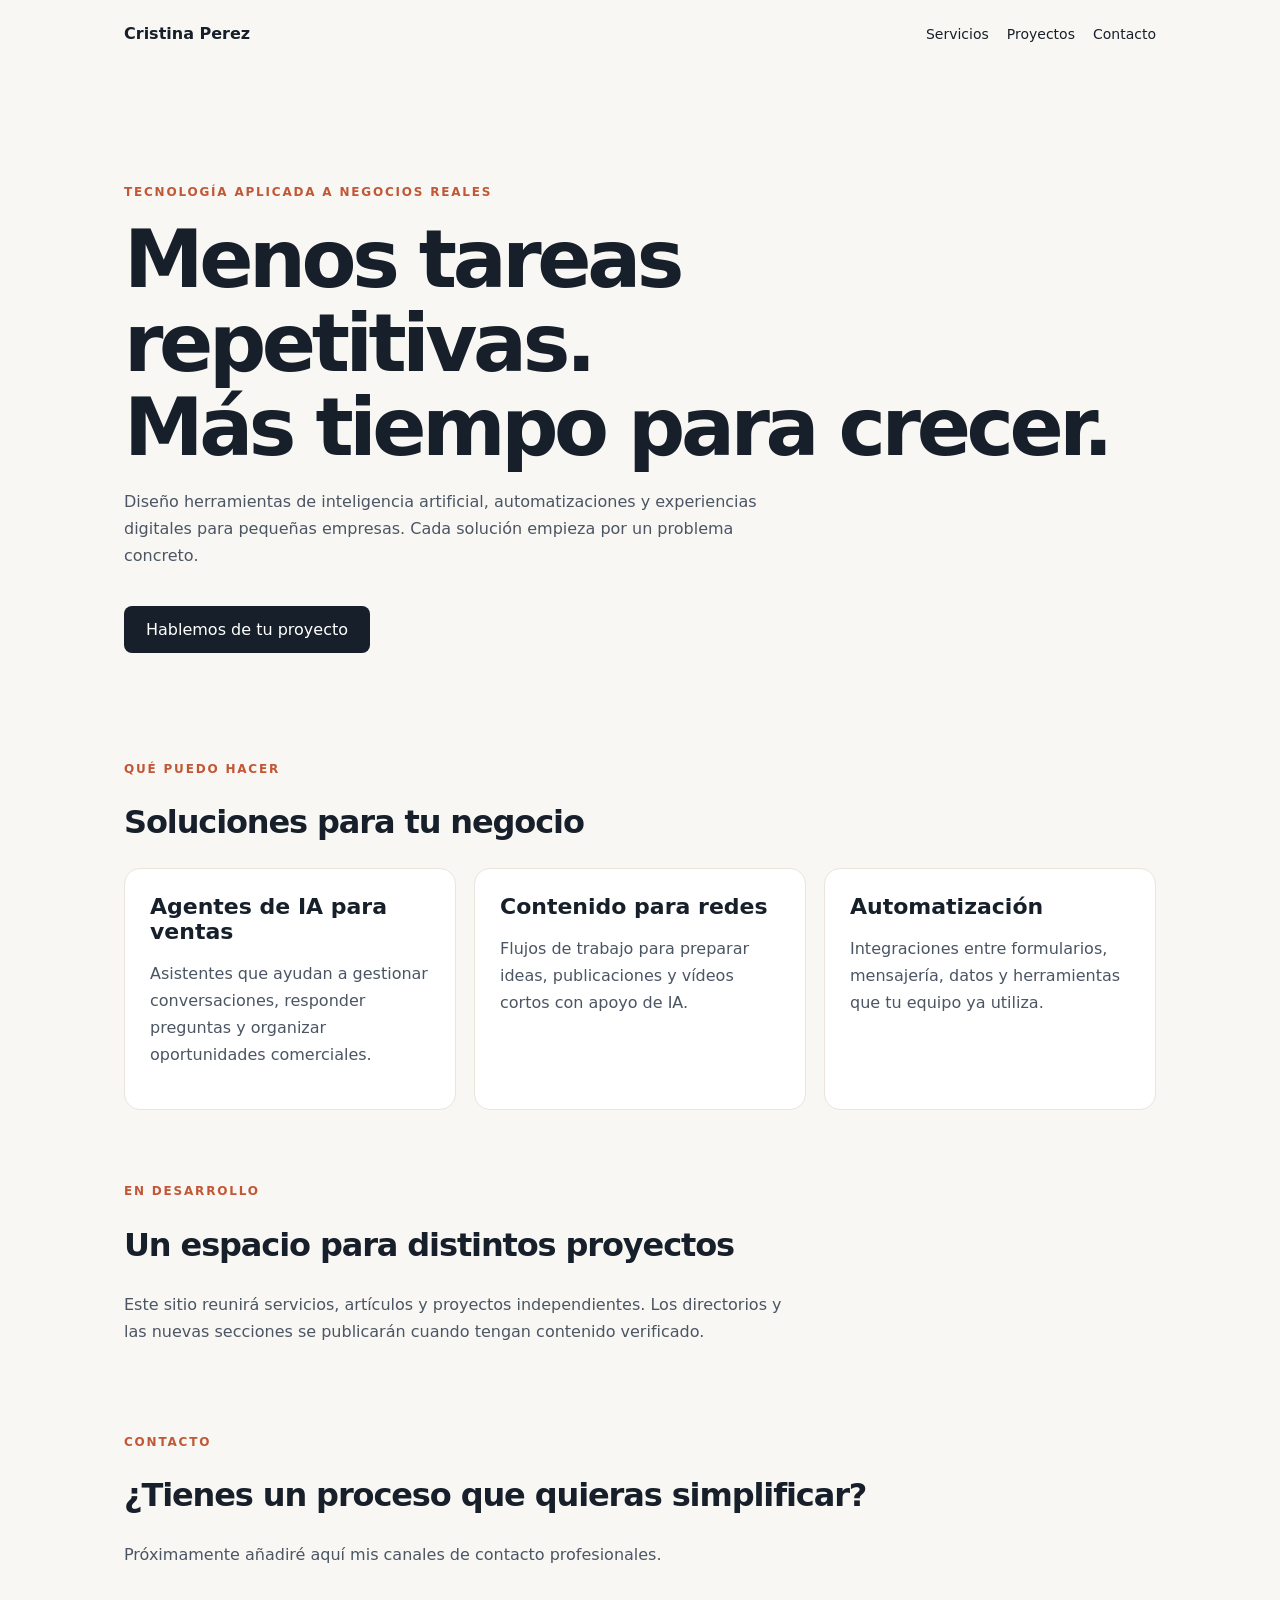
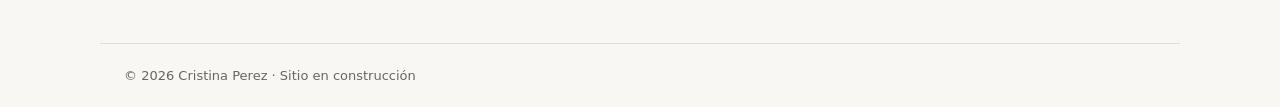
==== index.html @ 9ad6b0cb "Add initial Spanish landing page for Cristina Perez" ====
<!doctype html>
<html lang="es"><head><meta charset="utf-8"><meta name="viewport" content="width=device-width,initial-scale=1"><meta name="description" content="Cristina Perez — soluciones de inteligencia artificial para ventas, marketing y pequeños negocios."><title>Cristina Perez | IA para negocios</title><style>
:root{font-family:system-ui,-apple-system,Segoe UI,sans-serif;color:#17202a;background:#f8f7f3}*{box-sizing:border-box}body{margin:0}a{color:inherit}header,main,footer{max-width:1080px;margin:auto;padding:24px}header{display:flex;justify-content:space-between;align-items:center;gap:16px}header a{text-decoration:none}nav{display:flex;gap:18px;flex-wrap:wrap;font-size:14px}.hero{padding:90px 0 70px}h1{font-size:clamp(44px,7vw,80px);letter-spacing:-.055em;line-height:1.05;margin:18px 0}h2{font-size:32px;letter-spacing:-.035em}p{line-height:1.7;color:#4b5563;max-width:680px}.eyebrow{color:#c25736;text-transform:uppercase;letter-spacing:.15em;font-size:12px;font-weight:700}.cta{display:inline-block;background:#17202a;color:white;padding:14px 22px;border-radius:8px;text-decoration:none;margin-top:20px}.cards{display:grid;grid-template-columns:repeat(auto-fit,minmax(240px,1fr));gap:18px}.card{background:white;border:1px solid #e9e5dc;border-radius:16px;padding:25px}.card h3{font-size:22px;margin:0}.card a{display:inline-block;margin-top:12px;color:#b44b2d}section{padding:35px 0}footer{border-top:1px solid #ddd;font-size:13px;color:#666}@media(max-width:600px){header{align-items:flex-start;flex-direction:column}.hero{padding-top:50px}}
</style></head><body><header><a href="/" aria-label="Inicio"><strong>Cristina Perez</strong></a><nav><a href="#servicios">Servicios</a><a href="#proyectos">Proyectos</a><a href="#contacto">Contacto</a></nav></header><main><section class="hero"><span class="eyebrow">Tecnología aplicada a negocios reales</span><h1>Menos tareas repetitivas.<br>Más tiempo para crecer.</h1><p>Diseño herramientas de inteligencia artificial, automatizaciones y experiencias digitales para pequeñas empresas. Cada solución empieza por un problema concreto.</p><a class="cta" href="#contacto">Hablemos de tu proyecto</a></section><section id="servicios"><span class="eyebrow">Qué puedo hacer</span><h2>Soluciones para tu negocio</h2><div class="cards"><article class="card"><h3>Agentes de IA para ventas</h3><p>Asistentes que ayudan a gestionar conversaciones, responder preguntas y organizar oportunidades comerciales.</p></article><article class="card"><h3>Contenido para redes</h3><p>Flujos de trabajo para preparar ideas, publicaciones y vídeos cortos con apoyo de IA.</p></article><article class="card"><h3>Automatización</h3><p>Integraciones entre formularios, mensajería, datos y herramientas que tu equipo ya utiliza.</p></article></div></section><section id="proyectos"><span class="eyebrow">En desarrollo</span><h2>Un espacio para distintos proyectos</h2><p>Este sitio reunirá servicios, artículos y proyectos independientes. Los directorios y las nuevas secciones se publicarán cuando tengan contenido verificado.</p></section><section id="contacto"><span class="eyebrow">Contacto</span><h2>¿Tienes un proceso que quieras simplificar?</h2><p>Próximamente añadiré aquí mis canales de contacto profesionales.</p></section></main><footer>© 2026 Cristina Perez · Sitio en construcción</footer></body></html>
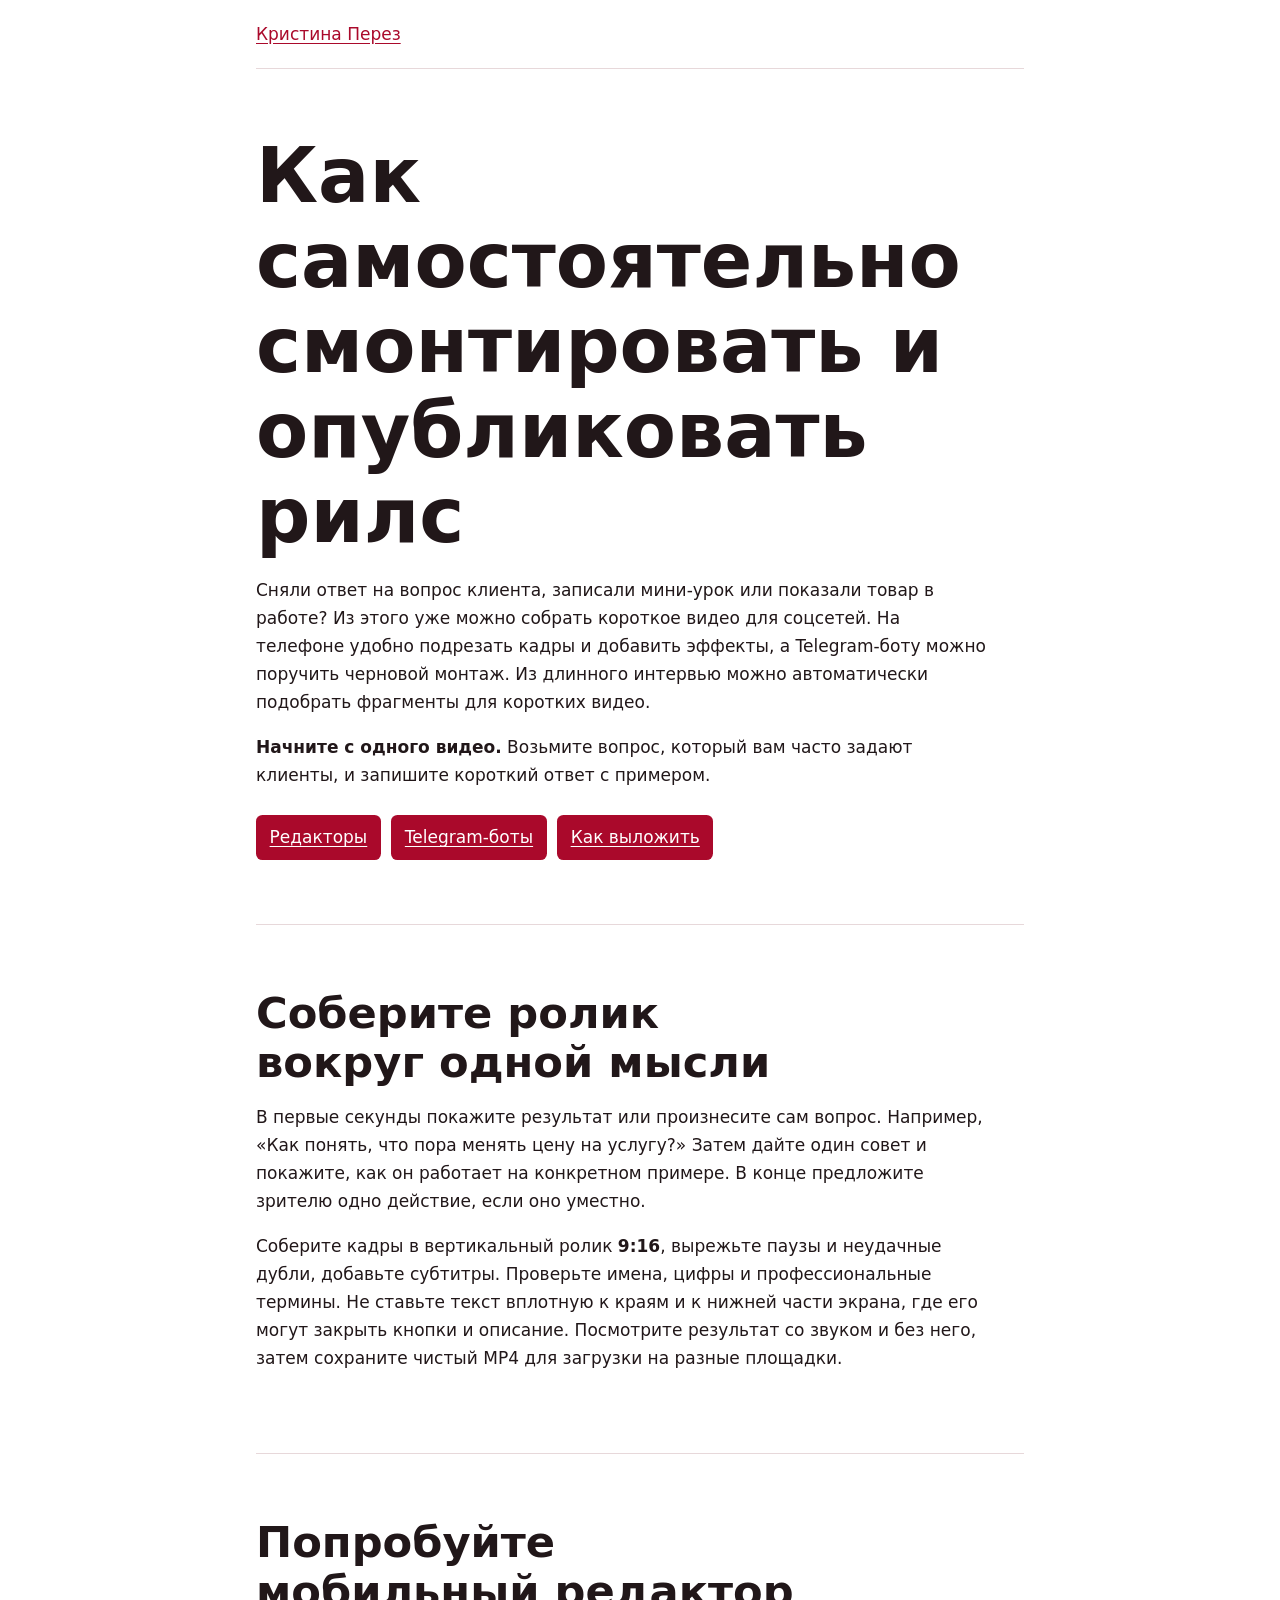
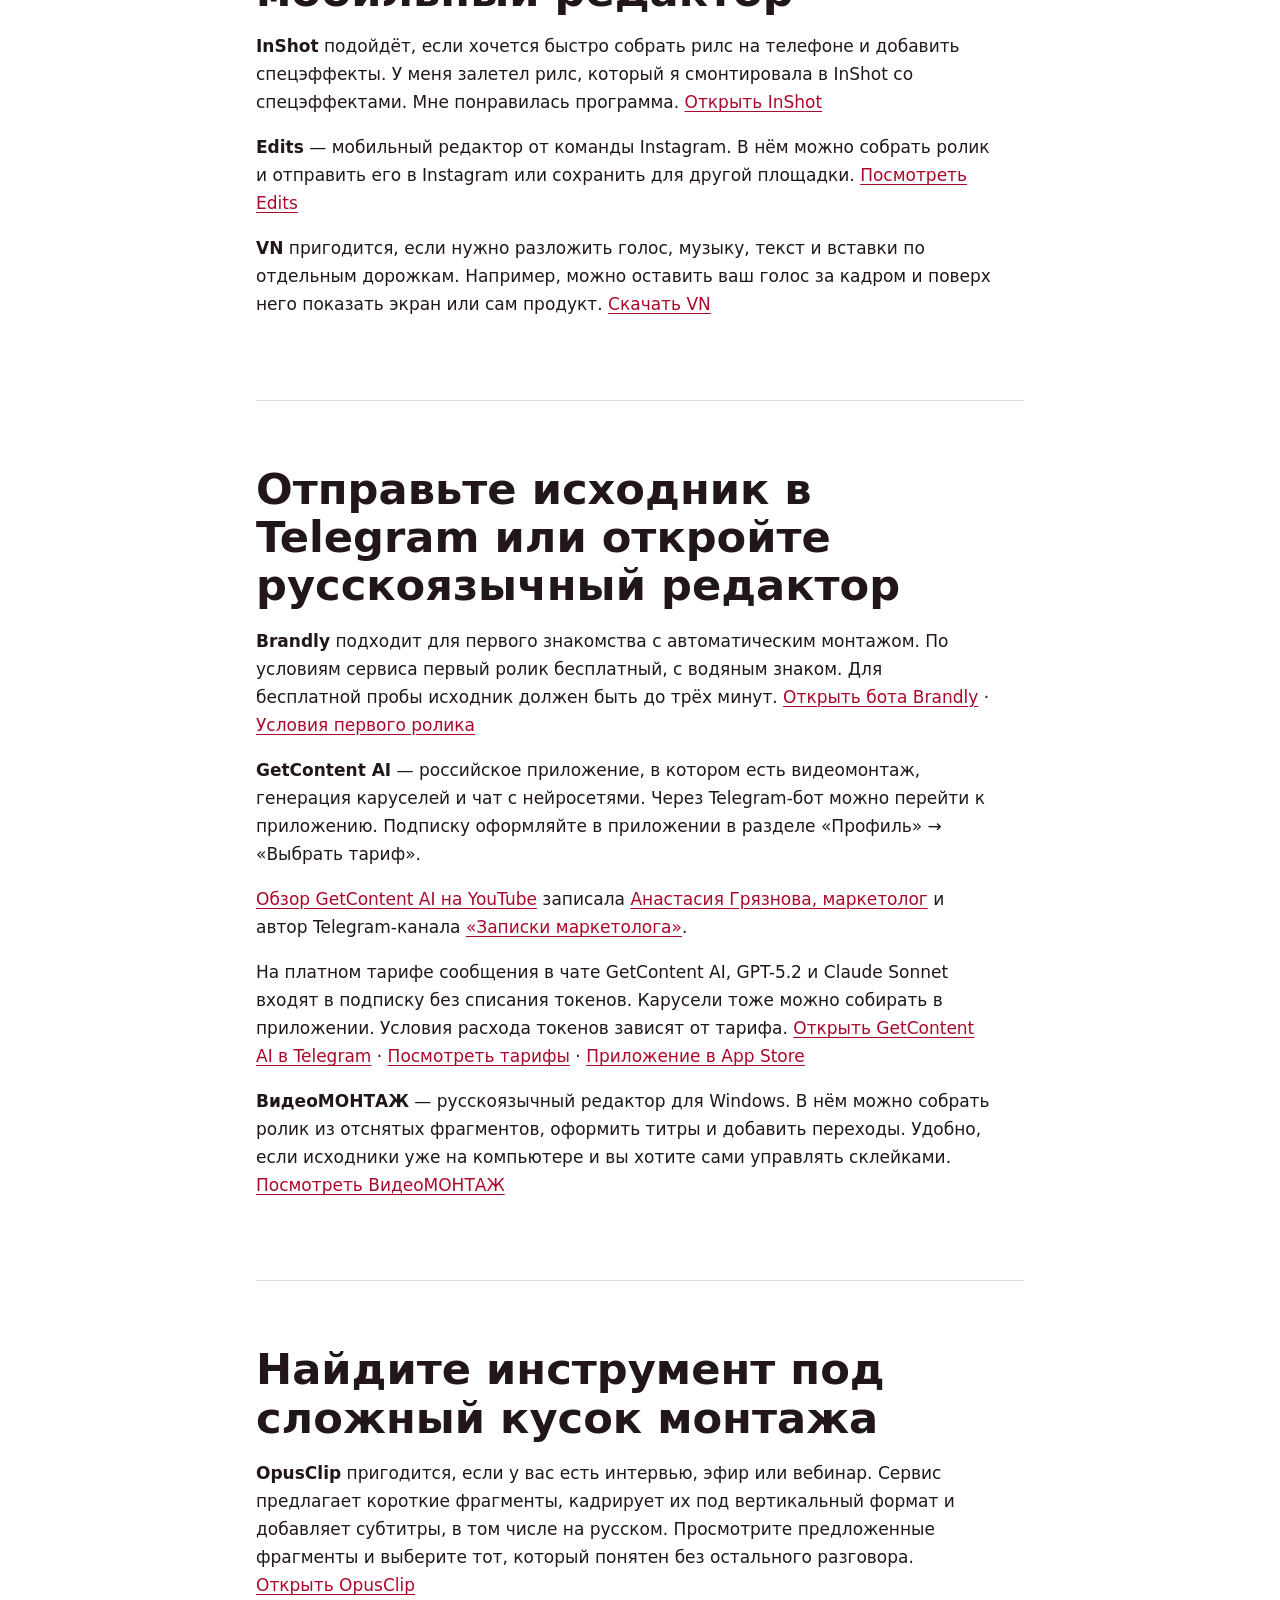
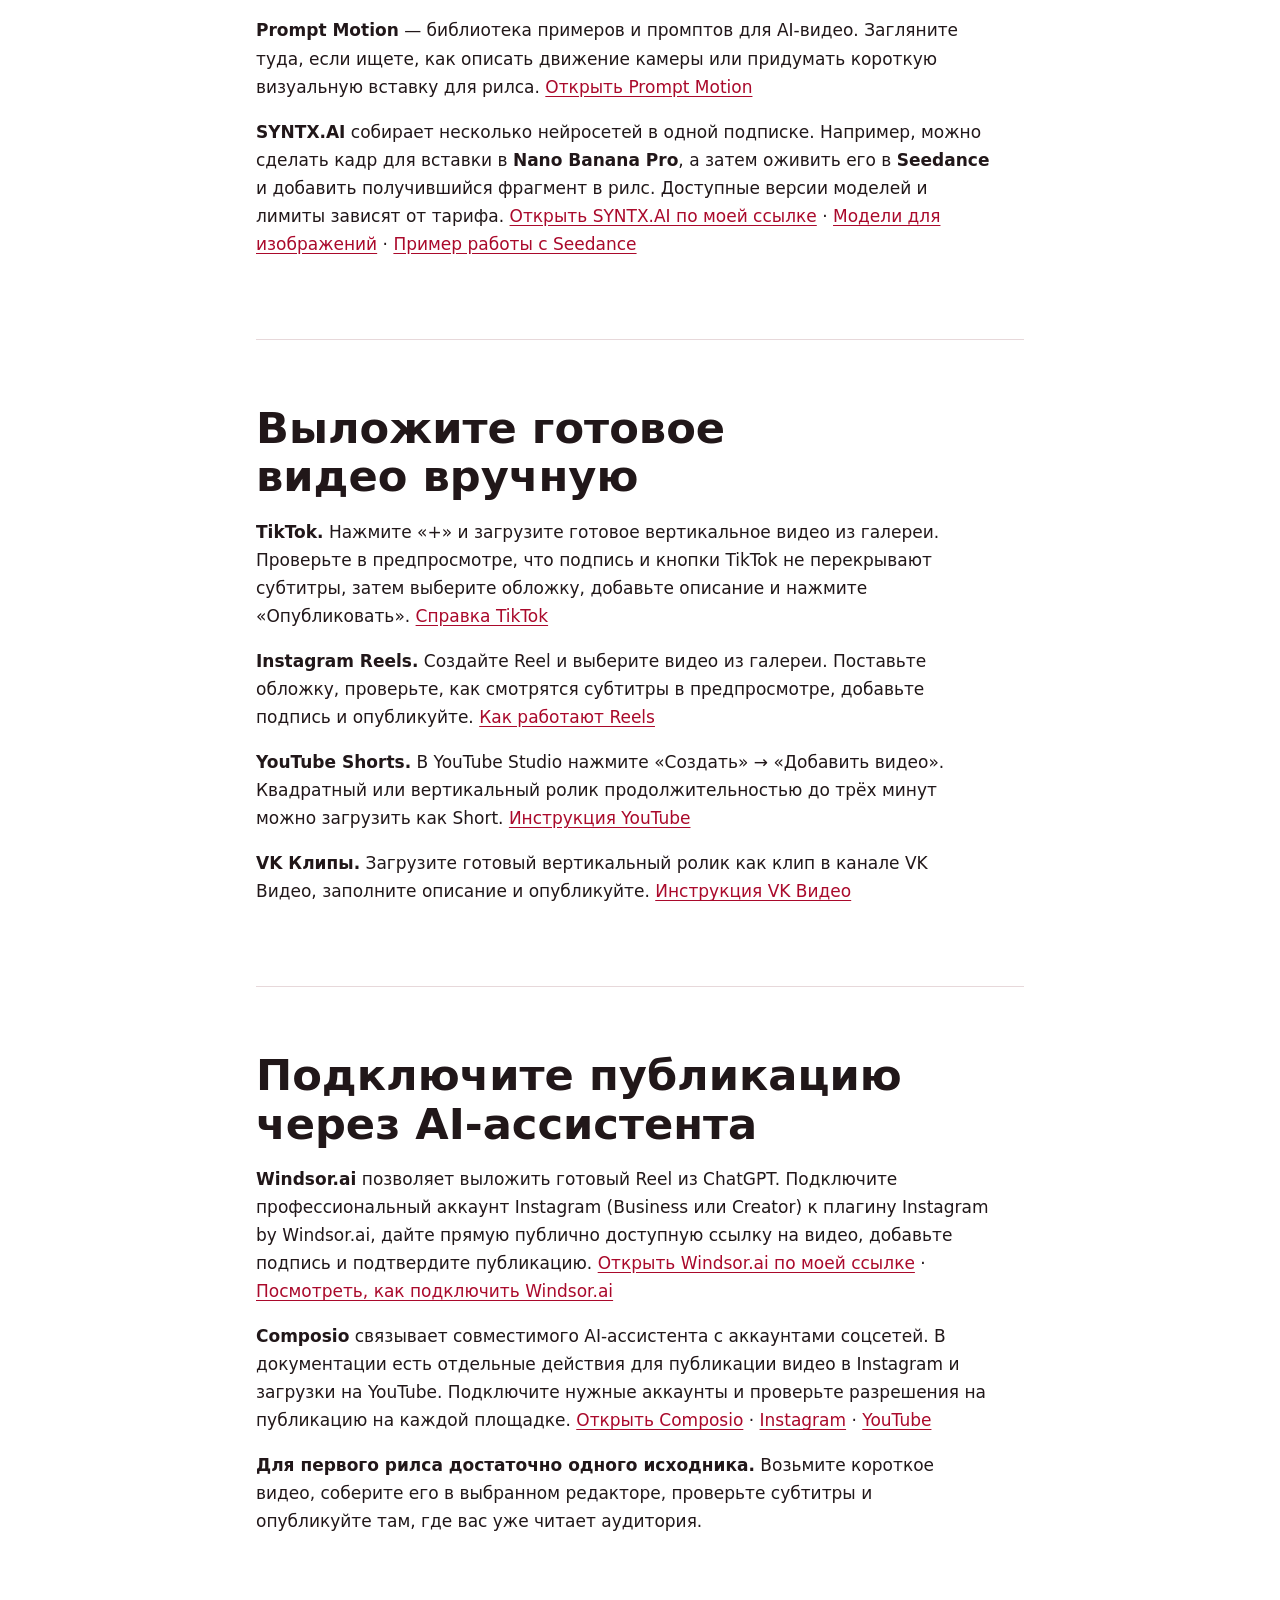
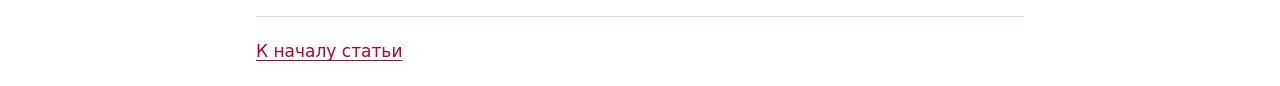
==== commit 2e58ebd2: "Make the Reels guide the homepage" ====
--- a/index.html
+++ b/index.html
@@ -1,4 +1,64 @@
-<!doctype html>
-<html lang="es"><head><meta charset="utf-8"><meta name="viewport" content="width=device-width,initial-scale=1"><meta name="description" content="Cristina Perez — soluciones de inteligencia artificial para ventas, marketing y pequeños negocios."><title>Cristina Perez | IA para negocios</title><style>
-:root{font-family:system-ui,-apple-system,Segoe UI,sans-serif;color:#17202a;background:#f8f7f3}*{box-sizing:border-box}body{margin:0}a{color:inherit}header,main,footer{max-width:1080px;margin:auto;padding:24px}header{display:flex;justify-content:space-between;align-items:center;gap:16px}header a{text-decoration:none}nav{display:flex;gap:18px;flex-wrap:wrap;font-size:14px}.hero{padding:90px 0 70px}h1{font-size:clamp(44px,7vw,80px);letter-spacing:-.055em;line-height:1.05;margin:18px 0}h2{font-size:32px;letter-spacing:-.035em}p{line-height:1.7;color:#4b5563;max-width:680px}.eyebrow{color:#c25736;text-transform:uppercase;letter-spacing:.15em;font-size:12px;font-weight:700}.cta{display:inline-block;background:#17202a;color:white;padding:14px 22px;border-radius:8px;text-decoration:none;margin-top:20px}.cards{display:grid;grid-template-columns:repeat(auto-fit,minmax(240px,1fr));gap:18px}.card{background:white;border:1px solid #e9e5dc;border-radius:16px;padding:25px}.card h3{font-size:22px;margin:0}.card a{display:inline-block;margin-top:12px;color:#b44b2d}section{padding:35px 0}footer{border-top:1px solid #ddd;font-size:13px;color:#666}@media(max-width:600px){header{align-items:flex-start;flex-direction:column}.hero{padding-top:50px}}
-</style></head><body><header><a href="/" aria-label="Inicio"><strong>Cristina Perez</strong></a><nav><a href="#servicios">Servicios</a><a href="#proyectos">Proyectos</a><a href="#contacto">Contacto</a></nav></header><main><section class="hero"><span class="eyebrow">Tecnología aplicada a negocios reales</span><h1>Menos tareas repetitivas.<br>Más tiempo para crecer.</h1><p>Diseño herramientas de inteligencia artificial, automatizaciones y experiencias digitales para pequeñas empresas. Cada solución empieza por un problema concreto.</p><a class="cta" href="#contacto">Hablemos de tu proyecto</a></section><section id="servicios"><span class="eyebrow">Qué puedo hacer</span><h2>Soluciones para tu negocio</h2><div class="cards"><article class="card"><h3>Agentes de IA para ventas</h3><p>Asistentes que ayudan a gestionar conversaciones, responder preguntas y organizar oportunidades comerciales.</p></article><article class="card"><h3>Contenido para redes</h3><p>Flujos de trabajo para preparar ideas, publicaciones y vídeos cortos con apoyo de IA.</p></article><article class="card"><h3>Automatización</h3><p>Integraciones entre formularios, mensajería, datos y herramientas que tu equipo ya utiliza.</p></article></div></section><section id="proyectos"><span class="eyebrow">En desarrollo</span><h2>Un espacio para distintos proyectos</h2><p>Este sitio reunirá servicios, artículos y proyectos independientes. Los directorios y las nuevas secciones se publicarán cuando tengan contenido verificado.</p></section><section id="contacto"><span class="eyebrow">Contacto</span><h2>¿Tienes un proceso que quieras simplificar?</h2><p>Próximamente añadiré aquí mis canales de contacto profesionales.</p></section></main><footer>© 2026 Cristina Perez · Sitio en construcción</footer></body></html>+<!doctype html>
+<html lang="ru">
+<head>
+<meta charset="utf-8">
+<meta name="viewport" content="width=device-width, initial-scale=1">
+<title>Как смонтировать и опубликовать рилс · Кристина Перез</title>
+<meta name="description" content="Редакторы, Telegram-боты и пошаговая публикация коротких видео в TikTok, Instagram, YouTube и VK.">
+<meta property="og:title" content="Как смонтировать и опубликовать рилс">
+<meta property="og:description" content="Редакторы, Telegram-боты и пошаговая публикация коротких видео.">
+<meta property="og:type" content="article">
+<meta property="og:url" content="https://kristinaperes.es/">
+<link rel="canonical" href="https://kristinaperes.es/">
+<style>
+* { box-sizing: border-box; }
+body { margin: 0; font: 1.0625rem/1.65 system-ui, sans-serif; color: #211719; background: #fff; }
+header, main, footer { width: min(100% - 2rem, 48rem); margin-inline: auto; }
+header, footer { padding-block: 1.25rem; }
+section { padding-block: clamp(2rem, 6vw, 4rem); border-top: 1px solid #e7d8da; }
+h1, h2 { margin: 0 0 1rem; line-height: 1.12; text-wrap: balance; }
+h1 { font-size: clamp(2.4rem, 8vw, 4.75rem); }
+h2 { font-size: clamp(1.65rem, 5vw, 2.7rem); }
+p { max-width: 68ch; }
+a { color: #aa092b; text-underline-offset: .16em; overflow-wrap: anywhere; }
+a:focus-visible { outline: 3px solid currentColor; outline-offset: 4px; }
+nav { display: flex; flex-wrap: wrap; gap: .65rem; margin-top: 1.6rem; }
+nav a { padding: .55rem .85rem; border-radius: .4rem; background: #aa092b; color: white; }
+footer { border-top: 1px solid #e7d8da; }
+</style>
+</head>
+<body>
+<header><a href="/">Кристина Перез</a></header>
+<main>
+<section id="start"><h1>Как самостоятельно смонтировать и опубликовать рилс</h1><p>Сняли ответ на вопрос клиента, записали мини-урок или показали товар в работе? Из этого уже можно собрать короткое видео для соцсетей. На телефоне удобно подрезать кадры и добавить эффекты, а Telegram-боту можно поручить черновой монтаж. Из длинного интервью можно автоматически подобрать фрагменты для коротких видео.</p>
+<p><strong>Начните с одного видео.</strong> Возьмите вопрос, который вам часто задают клиенты, и запишите короткий ответ с примером.</p><nav aria-label="Разделы"><a href="#mobile">Редакторы</a><a href="#telegram">Telegram-боты</a><a href="#publish">Как выложить</a></nav></section>
+
+<section id="plan"><h2>Соберите ролик вокруг одной мысли</h2><p>В первые секунды покажите результат или произнесите сам вопрос. Например, «Как понять, что пора менять цену на услугу?» Затем дайте один совет и покажите, как он работает на конкретном примере. В конце предложите зрителю одно действие, если оно уместно.</p>
+<p>Соберите кадры в вертикальный ролик <strong>9:16</strong>, вырежьте паузы и неудачные дубли, добавьте субтитры. Проверьте имена, цифры и профессиональные термины. Не ставьте текст вплотную к краям и к нижней части экрана, где его могут закрыть кнопки и описание. Посмотрите результат со звуком и без него, затем сохраните чистый MP4 для загрузки на разные площадки.</p></section>
+
+<section id="mobile"><h2>Попробуйте мобильный редактор</h2><p><strong>InShot</strong> подойдёт, если хочется быстро собрать рилс на телефоне и добавить спецэффекты. У меня залетел рилс, который я смонтировала в InShot со спецэффектами. Мне понравилась программа. <a href="https://inshot.com/">Открыть InShot</a></p>
+<p><strong>Edits</strong> — мобильный редактор от команды Instagram. В нём можно собрать ролик и отправить его в Instagram или сохранить для другой площадки. <a href="https://about.fb.com/news/2025/04/introducing-edits-streamlined-video-creation-app/">Посмотреть Edits</a></p>
+<p><strong>VN</strong> пригодится, если нужно разложить голос, музыку, текст и вставки по отдельным дорожкам. Например, можно оставить ваш голос за кадром и поверх него показать экран или сам продукт. <a href="https://play.google.com/store/apps/details?id=com.frontrow.vlog">Скачать VN</a></p></section>
+
+<section id="telegram"><h2>Отправьте исходник в Telegram или откройте русскоязычный редактор</h2><p><strong>Brandly</strong> подходит для первого знакомства с автоматическим монтажом. По условиям сервиса первый ролик бесплатный, с водяным знаком. Для бесплатной пробы исходник должен быть до трёх минут. <a href="https://t.me/brandly_aibot">Открыть бота Brandly</a> · <a href="https://brandly-app.com/ru/oferta">Условия первого ролика</a></p>
+<p><strong>GetContent AI</strong> — российское приложение, в котором есть видеомонтаж, генерация каруселей и чат с нейросетями. Через Telegram-бот можно перейти к приложению. Подписку оформляйте в приложении в разделе «Профиль» → «Выбрать тариф».</p>
+<p><a href="https://youtu.be/VBO5TlF4unc">Обзор GetContent AI на YouTube</a> записала <a href="https://instagram.com/gryaznova_marketolog">Анастасия Грязнова, маркетолог</a> и автор Telegram-канала <a href="https://t.me/gryaznova_an">«Записки маркетолога»</a>.</p>
+<p>На платном тарифе сообщения в чате GetContent AI, GPT-5.2 и Claude Sonnet входят в подписку без списания токенов. Карусели тоже можно собирать в приложении. Условия расхода токенов зависят от тарифа. <a href="https://t.me/getcontent_aibot">Открыть GetContent AI в Telegram</a> · <a href="https://getcontent.org/pricing">Посмотреть тарифы</a> · <a href="https://apps.apple.com/ru/app/get-content-ai/id6670621443">Приложение в App Store</a></p>
+<p><strong>ВидеоМОНТАЖ</strong> — русскоязычный редактор для Windows. В нём можно собрать ролик из отснятых фрагментов, оформить титры и добавить переходы. Удобно, если исходники уже на компьютере и вы хотите сами управлять склейками. <a href="https://amssoft.ru/videomontage/buy.php">Посмотреть ВидеоМОНТАЖ</a></p></section>
+
+<section id="tools"><h2>Найдите инструмент под сложный кусок монтажа</h2><p><strong>OpusClip</strong> пригодится, если у вас есть интервью, эфир или вебинар. Сервис предлагает короткие фрагменты, кадрирует их под вертикальный формат и добавляет субтитры, в том числе на русском. Просмотрите предложенные фрагменты и выберите тот, который понятен без остального разговора. <a href="https://www.opus.pro/captions">Открыть OpusClip</a></p>
+<p><strong>Prompt Motion</strong> — библиотека примеров и промптов для AI-видео. Загляните туда, если ищете, как описать движение камеры или придумать короткую визуальную вставку для рилса. <a href="https://prompt-motion.com/">Открыть Prompt Motion</a></p>
+<p><strong>SYNTX.AI</strong> собирает несколько нейросетей в одной подписке. Например, можно сделать кадр для вставки в <strong>Nano Banana Pro</strong>, а затем оживить его в <strong>Seedance</strong> и добавить получившийся фрагмент в рилс. Доступные версии моделей и лимиты зависят от тарифа. <a href="https://shorturl.at/aS8p7">Открыть SYNTX.AI по моей ссылке</a> · <a href="https://syntx.ai/tools/image-generation">Модели для изображений</a> · <a href="https://syntx.ai/blog/ru/seedance-obzor">Пример работы с Seedance</a></p></section>
+
+<section id="publish"><h2>Выложите готовое видео вручную</h2><p><strong>TikTok.</strong> Нажмите «+» и загрузите готовое вертикальное видео из галереи. Проверьте в предпросмотре, что подпись и кнопки TikTok не перекрывают субтитры, затем выберите обложку, добавьте описание и нажмите «Опубликовать». <a href="https://support.tiktok.com/ru/using-tiktok/creating-videos/editing-posting-and-deleting">Справка TikTok</a></p>
+<p><strong>Instagram Reels.</strong> Создайте Reel и выберите видео из галереи. Поставьте обложку, проверьте, как смотрятся субтитры в предпросмотре, добавьте подпись и опубликуйте. <a href="https://about.fb.com/news/2020/08/introducing-instagram-reels/">Как работают Reels</a></p>
+<p><strong>YouTube Shorts.</strong> В YouTube Studio нажмите «Создать» → «Добавить видео». Квадратный или вертикальный ролик продолжительностью до трёх минут можно загрузить как Short. <a href="https://support.google.com/youtubecreatorstudio/answer/12779649?hl=ru">Инструкция YouTube</a></p>
+<p><strong>VK Клипы.</strong> Загрузите готовый вертикальный ролик как клип в канале VK Видео, заполните описание и опубликуйте. <a href="https://vk-video.production.vklanding.ru/">Инструкция VK Видео</a></p></section>
+
+<section id="assistant"><h2>Подключите публикацию через AI-ассистента</h2><p><strong>Windsor.ai</strong> позволяет выложить готовый Reel из ChatGPT. Подключите профессиональный аккаунт Instagram (Business или Creator) к плагину Instagram by Windsor.ai, дайте прямую публично доступную ссылку на видео, добавьте подпись и подтвердите публикацию. <a href="https://shorturl.at/YThrT">Открыть Windsor.ai по моей ссылке</a> · <a href="https://windsor.ai/documentation/windsor-mcp/chatgpt-plugins/instagram/">Посмотреть, как подключить Windsor.ai</a></p>
+<p><strong>Composio</strong> связывает совместимого AI-ассистента с аккаунтами соцсетей. В документации есть отдельные действия для публикации видео в Instagram и загрузки на YouTube. Подключите нужные аккаунты и проверьте разрешения на публикацию на каждой площадке. <a href="https://composio.dev/">Открыть Composio</a> · <a href="https://docs.composio.dev/kb/guide/toolkits-instagram">Instagram</a> · <a href="https://docs.composio.dev/kb/guide/toolkits-youtube">YouTube</a></p>
+<p><strong>Для первого рилса достаточно одного исходника.</strong> Возьмите короткое видео, соберите его в выбранном редакторе, проверьте субтитры и опубликуйте там, где вас уже читает аудитория.</p></section>
+</main>
+<footer><a href="#start">К началу статьи</a></footer>
+</body>
+</html>
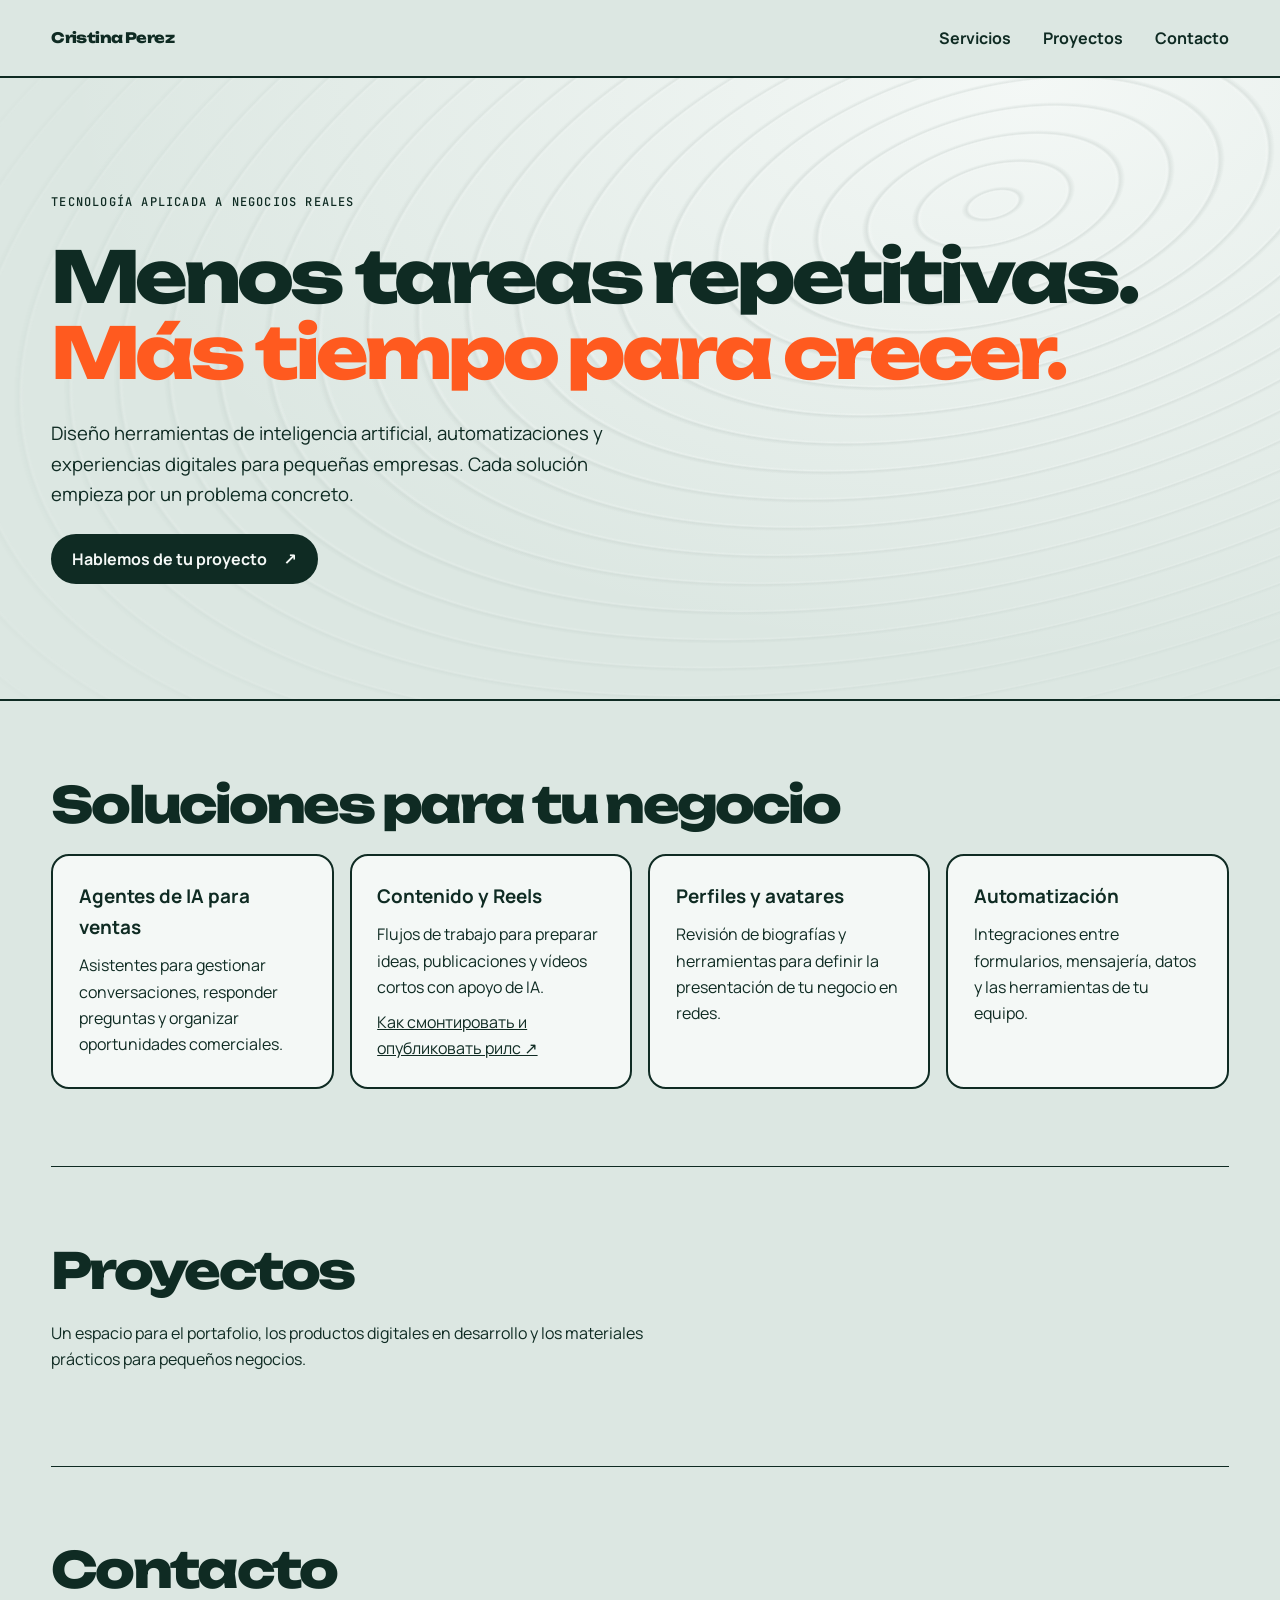
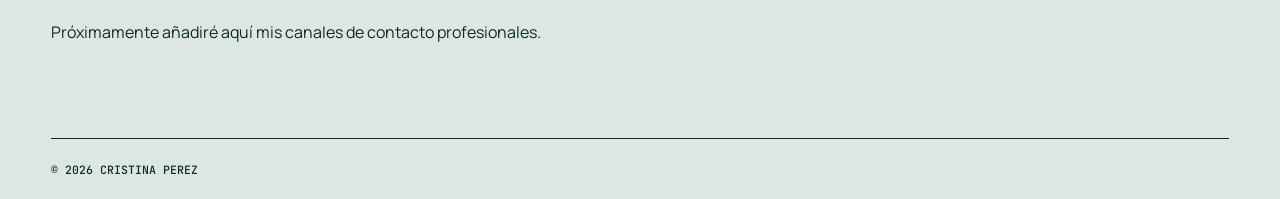
==== commit 020c3af0: "Publish Wet Ripple homepage and preserve Reels guide" ====
--- a/index.html
+++ b/index.html
@@ -1,64 +1,59 @@
-<!doctype html>
-<html lang="ru">
-<head>
-<meta charset="utf-8">
-<meta name="viewport" content="width=device-width, initial-scale=1">
-<title>Как смонтировать и опубликовать рилс · Кристина Перез</title>
-<meta name="description" content="Редакторы, Telegram-боты и пошаговая публикация коротких видео в TikTok, Instagram, YouTube и VK.">
-<meta property="og:title" content="Как смонтировать и опубликовать рилс">
-<meta property="og:description" content="Редакторы, Telegram-боты и пошаговая публикация коротких видео.">
-<meta property="og:type" content="article">
-<meta property="og:url" content="https://kristinaperes.es/">
-<link rel="canonical" href="https://kristinaperes.es/">
-<style>
-* { box-sizing: border-box; }
-body { margin: 0; font: 1.0625rem/1.65 system-ui, sans-serif; color: #211719; background: #fff; }
-header, main, footer { width: min(100% - 2rem, 48rem); margin-inline: auto; }
-header, footer { padding-block: 1.25rem; }
-section { padding-block: clamp(2rem, 6vw, 4rem); border-top: 1px solid #e7d8da; }
-h1, h2 { margin: 0 0 1rem; line-height: 1.12; text-wrap: balance; }
-h1 { font-size: clamp(2.4rem, 8vw, 4.75rem); }
-h2 { font-size: clamp(1.65rem, 5vw, 2.7rem); }
-p { max-width: 68ch; }
-a { color: #aa092b; text-underline-offset: .16em; overflow-wrap: anywhere; }
-a:focus-visible { outline: 3px solid currentColor; outline-offset: 4px; }
-nav { display: flex; flex-wrap: wrap; gap: .65rem; margin-top: 1.6rem; }
-nav a { padding: .55rem .85rem; border-radius: .4rem; background: #aa092b; color: white; }
-footer { border-top: 1px solid #e7d8da; }
-</style>
-</head>
-<body>
-<header><a href="/">Кристина Перез</a></header>
-<main>
-<section id="start"><h1>Как самостоятельно смонтировать и опубликовать рилс</h1><p>Сняли ответ на вопрос клиента, записали мини-урок или показали товар в работе? Из этого уже можно собрать короткое видео для соцсетей. На телефоне удобно подрезать кадры и добавить эффекты, а Telegram-боту можно поручить черновой монтаж. Из длинного интервью можно автоматически подобрать фрагменты для коротких видео.</p>
-<p><strong>Начните с одного видео.</strong> Возьмите вопрос, который вам часто задают клиенты, и запишите короткий ответ с примером.</p><nav aria-label="Разделы"><a href="#mobile">Редакторы</a><a href="#telegram">Telegram-боты</a><a href="#publish">Как выложить</a></nav></section>
-
-<section id="plan"><h2>Соберите ролик вокруг одной мысли</h2><p>В первые секунды покажите результат или произнесите сам вопрос. Например, «Как понять, что пора менять цену на услугу?» Затем дайте один совет и покажите, как он работает на конкретном примере. В конце предложите зрителю одно действие, если оно уместно.</p>
-<p>Соберите кадры в вертикальный ролик <strong>9:16</strong>, вырежьте паузы и неудачные дубли, добавьте субтитры. Проверьте имена, цифры и профессиональные термины. Не ставьте текст вплотную к краям и к нижней части экрана, где его могут закрыть кнопки и описание. Посмотрите результат со звуком и без него, затем сохраните чистый MP4 для загрузки на разные площадки.</p></section>
-
-<section id="mobile"><h2>Попробуйте мобильный редактор</h2><p><strong>InShot</strong> подойдёт, если хочется быстро собрать рилс на телефоне и добавить спецэффекты. У меня залетел рилс, который я смонтировала в InShot со спецэффектами. Мне понравилась программа. <a href="https://inshot.com/">Открыть InShot</a></p>
-<p><strong>Edits</strong> — мобильный редактор от команды Instagram. В нём можно собрать ролик и отправить его в Instagram или сохранить для другой площадки. <a href="https://about.fb.com/news/2025/04/introducing-edits-streamlined-video-creation-app/">Посмотреть Edits</a></p>
-<p><strong>VN</strong> пригодится, если нужно разложить голос, музыку, текст и вставки по отдельным дорожкам. Например, можно оставить ваш голос за кадром и поверх него показать экран или сам продукт. <a href="https://play.google.com/store/apps/details?id=com.frontrow.vlog">Скачать VN</a></p></section>
-
-<section id="telegram"><h2>Отправьте исходник в Telegram или откройте русскоязычный редактор</h2><p><strong>Brandly</strong> подходит для первого знакомства с автоматическим монтажом. По условиям сервиса первый ролик бесплатный, с водяным знаком. Для бесплатной пробы исходник должен быть до трёх минут. <a href="https://t.me/brandly_aibot">Открыть бота Brandly</a> · <a href="https://brandly-app.com/ru/oferta">Условия первого ролика</a></p>
-<p><strong>GetContent AI</strong> — российское приложение, в котором есть видеомонтаж, генерация каруселей и чат с нейросетями. Через Telegram-бот можно перейти к приложению. Подписку оформляйте в приложении в разделе «Профиль» → «Выбрать тариф».</p>
-<p><a href="https://youtu.be/VBO5TlF4unc">Обзор GetContent AI на YouTube</a> записала <a href="https://instagram.com/gryaznova_marketolog">Анастасия Грязнова, маркетолог</a> и автор Telegram-канала <a href="https://t.me/gryaznova_an">«Записки маркетолога»</a>.</p>
-<p>На платном тарифе сообщения в чате GetContent AI, GPT-5.2 и Claude Sonnet входят в подписку без списания токенов. Карусели тоже можно собирать в приложении. Условия расхода токенов зависят от тарифа. <a href="https://t.me/getcontent_aibot">Открыть GetContent AI в Telegram</a> · <a href="https://getcontent.org/pricing">Посмотреть тарифы</a> · <a href="https://apps.apple.com/ru/app/get-content-ai/id6670621443">Приложение в App Store</a></p>
-<p><strong>ВидеоМОНТАЖ</strong> — русскоязычный редактор для Windows. В нём можно собрать ролик из отснятых фрагментов, оформить титры и добавить переходы. Удобно, если исходники уже на компьютере и вы хотите сами управлять склейками. <a href="https://amssoft.ru/videomontage/buy.php">Посмотреть ВидеоМОНТАЖ</a></p></section>
-
-<section id="tools"><h2>Найдите инструмент под сложный кусок монтажа</h2><p><strong>OpusClip</strong> пригодится, если у вас есть интервью, эфир или вебинар. Сервис предлагает короткие фрагменты, кадрирует их под вертикальный формат и добавляет субтитры, в том числе на русском. Просмотрите предложенные фрагменты и выберите тот, который понятен без остального разговора. <a href="https://www.opus.pro/captions">Открыть OpusClip</a></p>
-<p><strong>Prompt Motion</strong> — библиотека примеров и промптов для AI-видео. Загляните туда, если ищете, как описать движение камеры или придумать короткую визуальную вставку для рилса. <a href="https://prompt-motion.com/">Открыть Prompt Motion</a></p>
-<p><strong>SYNTX.AI</strong> собирает несколько нейросетей в одной подписке. Например, можно сделать кадр для вставки в <strong>Nano Banana Pro</strong>, а затем оживить его в <strong>Seedance</strong> и добавить получившийся фрагмент в рилс. Доступные версии моделей и лимиты зависят от тарифа. <a href="https://shorturl.at/aS8p7">Открыть SYNTX.AI по моей ссылке</a> · <a href="https://syntx.ai/tools/image-generation">Модели для изображений</a> · <a href="https://syntx.ai/blog/ru/seedance-obzor">Пример работы с Seedance</a></p></section>
-
-<section id="publish"><h2>Выложите готовое видео вручную</h2><p><strong>TikTok.</strong> Нажмите «+» и загрузите готовое вертикальное видео из галереи. Проверьте в предпросмотре, что подпись и кнопки TikTok не перекрывают субтитры, затем выберите обложку, добавьте описание и нажмите «Опубликовать». <a href="https://support.tiktok.com/ru/using-tiktok/creating-videos/editing-posting-and-deleting">Справка TikTok</a></p>
-<p><strong>Instagram Reels.</strong> Создайте Reel и выберите видео из галереи. Поставьте обложку, проверьте, как смотрятся субтитры в предпросмотре, добавьте подпись и опубликуйте. <a href="https://about.fb.com/news/2020/08/introducing-instagram-reels/">Как работают Reels</a></p>
-<p><strong>YouTube Shorts.</strong> В YouTube Studio нажмите «Создать» → «Добавить видео». Квадратный или вертикальный ролик продолжительностью до трёх минут можно загрузить как Short. <a href="https://support.google.com/youtubecreatorstudio/answer/12779649?hl=ru">Инструкция YouTube</a></p>
-<p><strong>VK Клипы.</strong> Загрузите готовый вертикальный ролик как клип в канале VK Видео, заполните описание и опубликуйте. <a href="https://vk-video.production.vklanding.ru/">Инструкция VK Видео</a></p></section>
-
-<section id="assistant"><h2>Подключите публикацию через AI-ассистента</h2><p><strong>Windsor.ai</strong> позволяет выложить готовый Reel из ChatGPT. Подключите профессиональный аккаунт Instagram (Business или Creator) к плагину Instagram by Windsor.ai, дайте прямую публично доступную ссылку на видео, добавьте подпись и подтвердите публикацию. <a href="https://shorturl.at/YThrT">Открыть Windsor.ai по моей ссылке</a> · <a href="https://windsor.ai/documentation/windsor-mcp/chatgpt-plugins/instagram/">Посмотреть, как подключить Windsor.ai</a></p>
-<p><strong>Composio</strong> связывает совместимого AI-ассистента с аккаунтами соцсетей. В документации есть отдельные действия для публикации видео в Instagram и загрузки на YouTube. Подключите нужные аккаунты и проверьте разрешения на публикацию на каждой площадке. <a href="https://composio.dev/">Открыть Composio</a> · <a href="https://docs.composio.dev/kb/guide/toolkits-instagram">Instagram</a> · <a href="https://docs.composio.dev/kb/guide/toolkits-youtube">YouTube</a></p>
-<p><strong>Для первого рилса достаточно одного исходника.</strong> Возьмите короткое видео, соберите его в выбранном редакторе, проверьте субтитры и опубликуйте там, где вас уже читает аудитория.</p></section>
-</main>
-<footer><a href="#start">К началу статьи</a></footer>
-</body>
-</html>
+<!doctype html>
+<html lang="es">
+<head>
+  <meta charset="utf-8">
+  <meta name="viewport" content="width=device-width, initial-scale=1">
+  <meta name="description" content="Cristina Perez crea herramientas de IA, contenido y productos digitales para pequeños negocios.">
+  <link rel="canonical" href="https://kristinaperes.es/">
+  <title>Cristina Perez | IA para negocios</title>
+  <link rel="preconnect" href="https://fonts.googleapis.com">
+  <link rel="preconnect" href="https://fonts.gstatic.com" crossorigin>
+  <link href="https://fonts.googleapis.com/css2?family=JetBrains+Mono:wght@500&family=Manrope:wght@400;600;700&family=Unbounded:wght@800&display=swap" rel="stylesheet">
+  <link rel="stylesheet" href="site.css">
+  <script src="ripple.js" defer></script>
+</head>
+<body>
+  <header class="site-header wrap">
+    <a class="brand" href="./">Cristina Perez</a>
+    <nav aria-label="Navegación principal">
+      <a href="#servicios">Servicios</a>
+      <a href="#proyectos">Proyectos</a>
+      <a href="#contacto">Contacto</a>
+    </nav>
+  </header>
+  <main>
+    <section class="pool" aria-labelledby="hero-title">
+      <div class="wrap hero">
+        <p class="label">Tecnología aplicada a negocios reales</p>
+        <div class="title-stage">
+          <h1 id="hero-title"><span>Menos tareas</span> <span>repetitivas.</span><br> <span class="accent">Más tiempo</span> <span class="accent">para crecer.</span></h1>
+          <canvas class="ripple" aria-hidden="true"></canvas>
+        </div>
+        <p class="lead">Diseño herramientas de inteligencia artificial, automatizaciones y experiencias digitales para pequeñas empresas. Cada solución empieza por un problema concreto.</p>
+        <a class="button" href="#contacto">Hablemos de tu proyecto <span aria-hidden="true">↗</span></a>
+      </div>
+    </section>
+
+    <section class="wrap section" id="servicios">
+      <h2>Soluciones para tu negocio</h2>
+      <div class="cards">
+        <article><h3>Agentes de IA para ventas</h3><p>Asistentes para gestionar conversaciones, responder preguntas y organizar oportunidades comerciales.</p></article>
+        <article><h3>Contenido y Reels</h3><p>Flujos de trabajo para preparar ideas, publicaciones y vídeos cortos con apoyo de IA.</p><p><a href="guias/reels/" lang="ru">Как смонтировать и опубликовать рилс ↗</a></p></article>
+        <article><h3>Perfiles y avatares</h3><p>Revisión de biografías y herramientas para definir la presentación de tu negocio en redes.</p></article>
+        <article><h3>Automatización</h3><p>Integraciones entre formularios, mensajería, datos y las herramientas de tu equipo.</p></article>
+      </div>
+    </section>
+
+    <section class="wrap section" id="proyectos">
+      <h2>Proyectos</h2>
+      <p>Un espacio para el portafolio, los productos digitales en desarrollo y los materiales prácticos para pequeños negocios.</p>
+    </section>
+
+    <section class="wrap section" id="contacto">
+      <h2>Contacto</h2>
+      <p>Próximamente añadiré aquí mis canales de contacto profesionales.</p>
+    </section>
+  </main>
+  <footer class="wrap site-footer"><span>© 2026 Cristina Perez</span></footer>
+</body>
+</html>
--- a/site.css
+++ b/site.css
@@ -0,0 +1,90 @@
+:root {
+  --stone: #DCE7E2;
+  --ink: #0F2B23;
+  --milk: #F4F8F6;
+  --orange: #FF5A1F;
+  --display: Unbounded, "Arial Black", sans-serif;
+  --mono: "JetBrains Mono", monospace;
+  color: var(--ink);
+  background: var(--stone);
+  font-family: Manrope, system-ui, sans-serif;
+  line-height: 1.65;
+}
+
+* { box-sizing: border-box; }
+body { margin: 0; }
+a { color: inherit; }
+a:focus-visible { outline: 2px solid var(--ink); outline-offset: 5px; }
+.wrap { width: min(100% - clamp(2rem, 8vw, 8rem), 74rem); margin-inline: auto; }
+.site-header, nav, .button { display: flex; align-items: center; }
+.site-header { justify-content: space-between; flex-wrap: wrap; gap: .25rem 1.5rem; padding-block: 1rem; }
+.brand { font: 800 .9rem var(--display); letter-spacing: -.04em; }
+.site-header a { display: inline-flex; align-items: center; min-height: 44px; text-decoration: none; }
+.site-header a:hover { text-decoration: underline; text-underline-offset: .3em; }
+nav { flex-wrap: wrap; gap: 0 clamp(.8rem, 3vw, 2rem); font-weight: 700; }
+
+.pool {
+  border-block: 2px solid var(--ink);
+  isolation: isolate;
+  position: relative;
+  overflow: hidden;
+  background: radial-gradient(ellipse at 80% 0%, var(--milk), transparent 66%), var(--stone);
+}
+
+.pool::before {
+  content: "";
+  position: absolute;
+  inset: -50% -30%;
+  z-index: -1;
+  pointer-events: none;
+  transform: rotate(-15deg);
+  background: repeating-radial-gradient(ellipse at 69% 43%, transparent 0 1.35rem, #f4f8f67d 1.55rem, #0f2b2314 1.72rem, transparent 2.05rem 3.2rem);
+  mask-image: radial-gradient(ellipse at 69% 43%, #000 10%, transparent 64%);
+}
+
+.hero { padding-block: clamp(3rem, 9vw, 8rem); }
+.label { font: 500 .75rem/1.5 var(--mono); text-transform: uppercase; letter-spacing: .1em; margin: 0 0 1.65rem; }
+.title-stage { position: relative; }
+h1, h2 { font-family: var(--display); font-weight: 800; letter-spacing: -.055em; line-height: 1.08; }
+h1 { font-size: clamp(1.62rem, 6.95vw, 5.85rem); margin: 0; }
+h1 span { display: block; }
+h1 br { display: none; }
+.accent { color: var(--orange); }
+.ripple { position: absolute; inset: -.5rem; width: calc(100% + 1rem); height: calc(100% + 1rem); pointer-events: none; visibility: hidden; }
+.has-ripple .ripple { visibility: visible; }
+.has-ripple h1 { opacity: 0; }
+.lead { max-width: 54ch; font-size: clamp(1rem, 2vw, 1.16rem); margin: 1.7rem 0 1.5rem; }
+.button {
+  width: fit-content;
+  min-height: 48px;
+  justify-content: space-between;
+  gap: 1rem;
+  border: 2px solid var(--ink);
+  border-radius: 999px;
+  padding: .6rem 1.2rem;
+  text-decoration: none;
+  background: var(--ink);
+  color: var(--milk);
+  font-weight: 700;
+}
+.button:hover { background: var(--orange); color: var(--ink); }
+.section { padding-block: clamp(2.5rem, 6vw, 5rem); }
+.section + .section, .site-footer { border-top: 1px solid var(--ink); }
+h2 { font-size: clamp(1.55rem, 4.5vw, 3.1rem); margin: 0 0 1.4rem; overflow-wrap: anywhere; }
+.cards { display: grid; grid-template-columns: repeat(auto-fit, minmax(min(100%, 15rem), 1fr)); gap: 1rem; }
+.cards article { background: var(--milk); border: 2px solid var(--ink); border-radius: 18px; padding: clamp(1rem, 3vw, 1.6rem); }
+.cards h3 { font-size: 1.18rem; margin: 0; }
+.section p { max-width: 60ch; }
+.cards p { margin: .55rem 0 0; }
+.site-footer { padding-block: 1.4rem; font: 500 .72rem var(--mono); text-transform: uppercase; }
+
+@media (min-width: 52rem) {
+  h1 span { display: inline; }
+  h1 br { display: initial; }
+  h1 { font-size: clamp(2.9rem, 5.55vw, 5rem); }
+}
+
+@media (prefers-reduced-motion: reduce), (forced-colors: active), print {
+  .has-ripple h1 { opacity: 1; }
+  .has-ripple .ripple { visibility: hidden; }
+}
